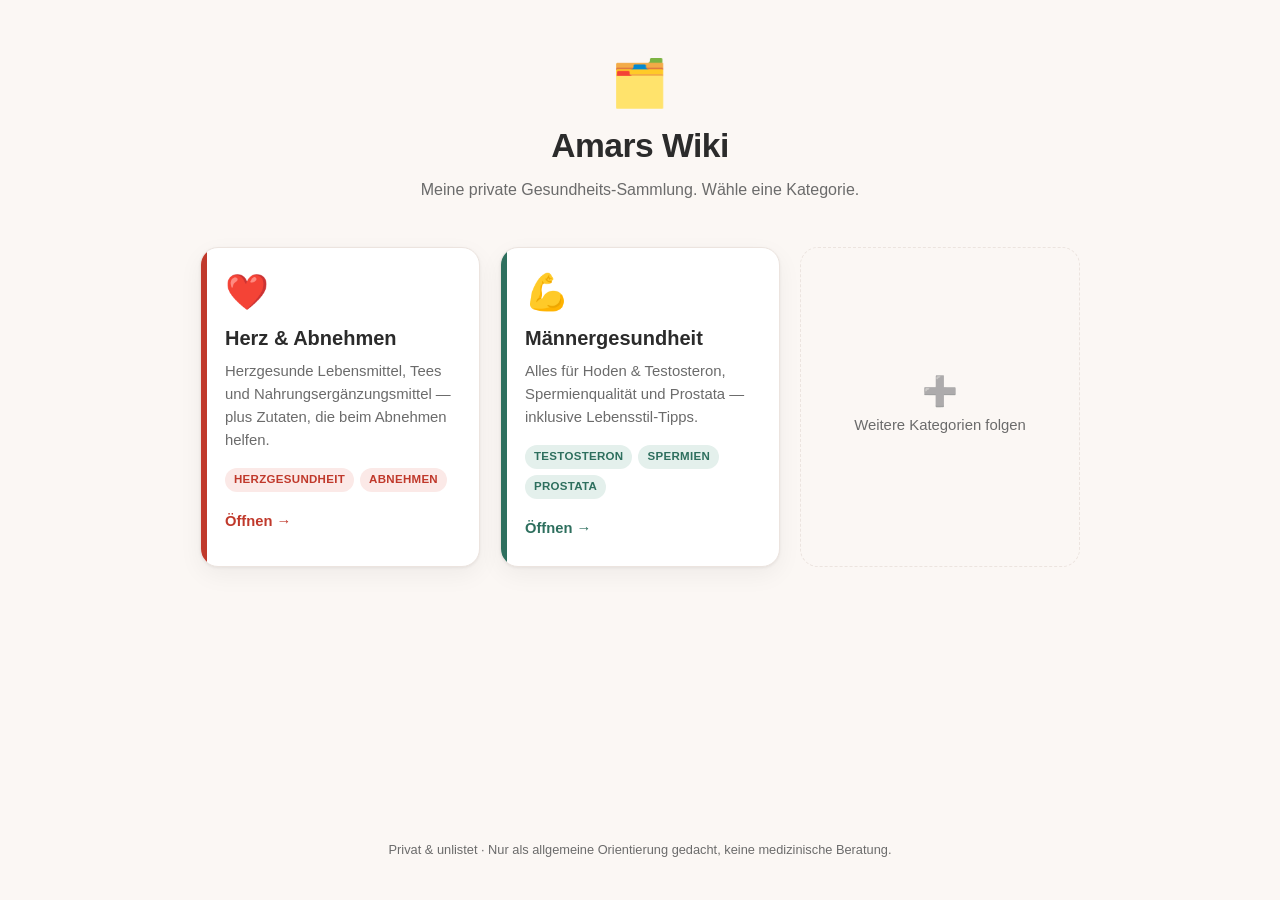
==== amars/index.html @ a208e725 "Add hidden /amars landing page linking the wiki categories Extensible tile grid linking to /gesundhe" ====
<!DOCTYPE html>
<html lang="de">
<head>
<meta charset="UTF-8">
<meta name="viewport" content="width=device-width, initial-scale=1.0">
<meta name="robots" content="noindex, nofollow">
<title>Amars Wiki</title>
<style>
  :root {
    --bg: #fbf7f4;
    --card: #ffffff;
    --ink: #2b2b2b;
    --muted: #6b6b6b;
    --border: #ece4df;
    --shadow: 0 1px 3px rgba(0,0,0,.06), 0 8px 24px rgba(0,0,0,.05);
  }
  * { box-sizing: border-box; }
  body {
    margin: 0;
    min-height: 100vh;
    font-family: -apple-system, BlinkMacSystemFont, "Segoe UI", Roboto, Helvetica, Arial, sans-serif;
    background: var(--bg);
    color: var(--ink);
    line-height: 1.55;
    display: flex;
    flex-direction: column;
  }
  header {
    text-align: center;
    padding: 60px 20px 20px;
    max-width: 720px;
    margin: 0 auto;
  }
  header .mark { font-size: 46px; line-height: 1; }
  h1 { font-size: 2.1rem; margin: 14px 0 6px; letter-spacing: -0.5px; }
  header p { color: var(--muted); margin: 0 auto; max-width: 520px; }

  main { flex: 1; max-width: 920px; margin: 0 auto; padding: 24px 20px 40px; width: 100%; }

  .tiles {
    display: grid;
    grid-template-columns: repeat(auto-fill, minmax(260px, 1fr));
    gap: 20px;
  }

  .tile {
    display: flex;
    flex-direction: column;
    text-decoration: none;
    color: inherit;
    background: var(--card);
    border: 1px solid var(--border);
    border-radius: 18px;
    padding: 26px 24px;
    box-shadow: var(--shadow);
    transition: transform .14s ease, box-shadow .14s ease;
    position: relative;
    overflow: hidden;
  }
  .tile::before {
    content: "";
    position: absolute;
    left: 0; top: 0; bottom: 0;
    width: 6px;
    background: var(--accent, #c0392b);
  }
  .tile:hover {
    transform: translateY(-4px);
    box-shadow: 0 4px 10px rgba(0,0,0,.08), 0 16px 40px rgba(0,0,0,.10);
  }
  .tile .emoji { font-size: 2.2rem; line-height: 1; }
  .tile h2 { margin: 14px 0 6px; font-size: 1.25rem; }
  .tile p { margin: 0; color: var(--muted); font-size: .93rem; }
  .tile .topics {
    margin-top: 16px;
    display: flex;
    flex-wrap: wrap;
    gap: 6px;
  }
  .tile .topic {
    font-size: .72rem;
    font-weight: 600;
    letter-spacing: .3px;
    text-transform: uppercase;
    color: var(--accent, #c0392b);
    background: var(--accent-soft, #fbe9e7);
    padding: 3px 9px;
    border-radius: 999px;
  }
  .tile .go {
    margin-top: 18px;
    font-weight: 600;
    color: var(--accent, #c0392b);
    font-size: .92rem;
  }

  /* Farbakzente je Kachel */
  .tile.herz { --accent: #c0392b; --accent-soft: #fbe9e7; }
  .tile.maenner { --accent: #2e6f5e; --accent-soft: #e4f0ec; }

  /* Platzhalter-Kachel für künftige Themen */
  .tile.soon {
    background: transparent;
    border-style: dashed;
    box-shadow: none;
    cursor: default;
    align-items: center;
    justify-content: center;
    text-align: center;
    color: var(--muted);
    min-height: 180px;
  }
  .tile.soon::before { display: none; }
  .tile.soon:hover { transform: none; box-shadow: none; }
  .tile.soon .emoji { font-size: 1.8rem; opacity: .5; }
  .tile.soon p { margin-top: 8px; }

  footer {
    text-align: center;
    color: var(--muted);
    font-size: .8rem;
    padding: 20px 20px 40px;
  }
</style>
</head>
<body>
<header>
  <div class="mark">🗂️</div>
  <h1>Amars Wiki</h1>
  <p>Meine private Gesundheits-Sammlung. Wähle eine Kategorie.</p>
</header>

<main>
  <div class="tiles">

    <a class="tile herz" href="../gesundheit/">
      <span class="emoji">❤️</span>
      <h2>Herz &amp; Abnehmen</h2>
      <p>Herzgesunde Lebensmittel, Tees und Nahrungsergänzungsmittel — plus Zutaten, die beim Abnehmen helfen.</p>
      <div class="topics">
        <span class="topic">Herzgesundheit</span>
        <span class="topic">Abnehmen</span>
      </div>
      <div class="go">Öffnen →</div>
    </a>

    <a class="tile maenner" href="../maennergesundheit/">
      <span class="emoji">💪</span>
      <h2>Männergesundheit</h2>
      <p>Alles für Hoden &amp; Testosteron, Spermienqualität und Prostata — inklusive Lebensstil-Tipps.</p>
      <div class="topics">
        <span class="topic">Testosteron</span>
        <span class="topic">Spermien</span>
        <span class="topic">Prostata</span>
      </div>
      <div class="go">Öffnen →</div>
    </a>

    <div class="tile soon">
      <span class="emoji">➕</span>
      <p>Weitere Kategorien folgen</p>
    </div>

  </div>
</main>

<footer>
  Privat &amp; unlistet · Nur als allgemeine Orientierung gedacht, keine medizinische Beratung.
</footer>
</body>
</html>
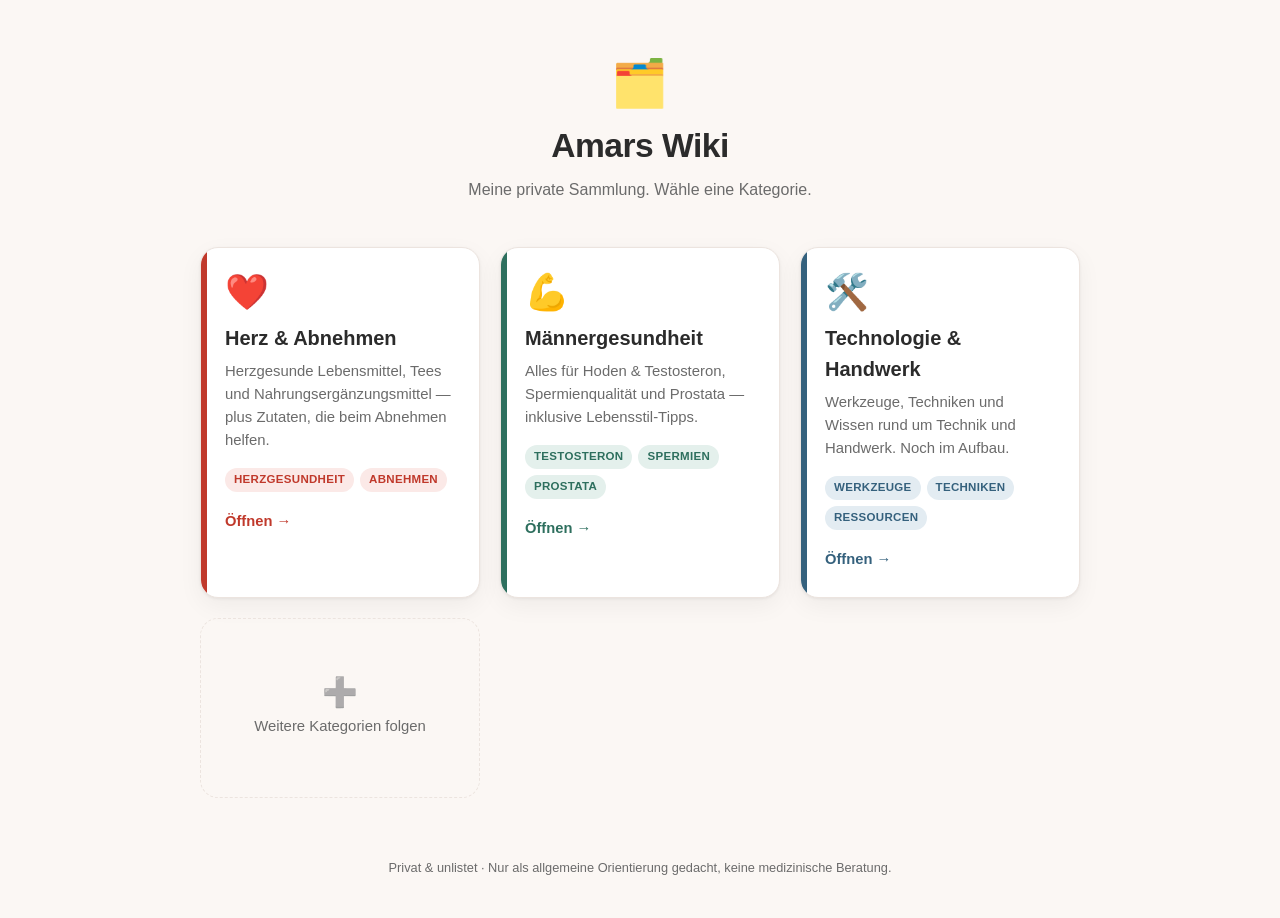
==== commit e81212f9: "Add hidden /technologie-handwerk category, linked only to /amars New wiki page (starter shell: 3 pla" ====
--- a/amars/index.html
+++ b/amars/index.html
@@ -97,6 +97,7 @@
   /* Farbakzente je Kachel */
   .tile.herz { --accent: #c0392b; --accent-soft: #fbe9e7; }
   .tile.maenner { --accent: #2e6f5e; --accent-soft: #e4f0ec; }
+  .tile.tech { --accent: #35617d; --accent-soft: #e3ecf2; }
 
   /* Platzhalter-Kachel für künftige Themen */
   .tile.soon {
@@ -127,7 +128,7 @@
 <header>
   <div class="mark">🗂️</div>
   <h1>Amars Wiki</h1>
-  <p>Meine private Gesundheits-Sammlung. Wähle eine Kategorie.</p>
+  <p>Meine private Sammlung. Wähle eine Kategorie.</p>
 </header>
 
 <main>
@@ -156,6 +157,18 @@
       <div class="go">Öffnen →</div>
     </a>
 
+    <a class="tile tech" href="../technologie-handwerk/">
+      <span class="emoji">🛠️</span>
+      <h2>Technologie &amp; Handwerk</h2>
+      <p>Werkzeuge, Techniken und Wissen rund um Technik und Handwerk. Noch im Aufbau.</p>
+      <div class="topics">
+        <span class="topic">Werkzeuge</span>
+        <span class="topic">Techniken</span>
+        <span class="topic">Ressourcen</span>
+      </div>
+      <div class="go">Öffnen →</div>
+    </a>
+
     <div class="tile soon">
       <span class="emoji">➕</span>
       <p>Weitere Kategorien folgen</p>
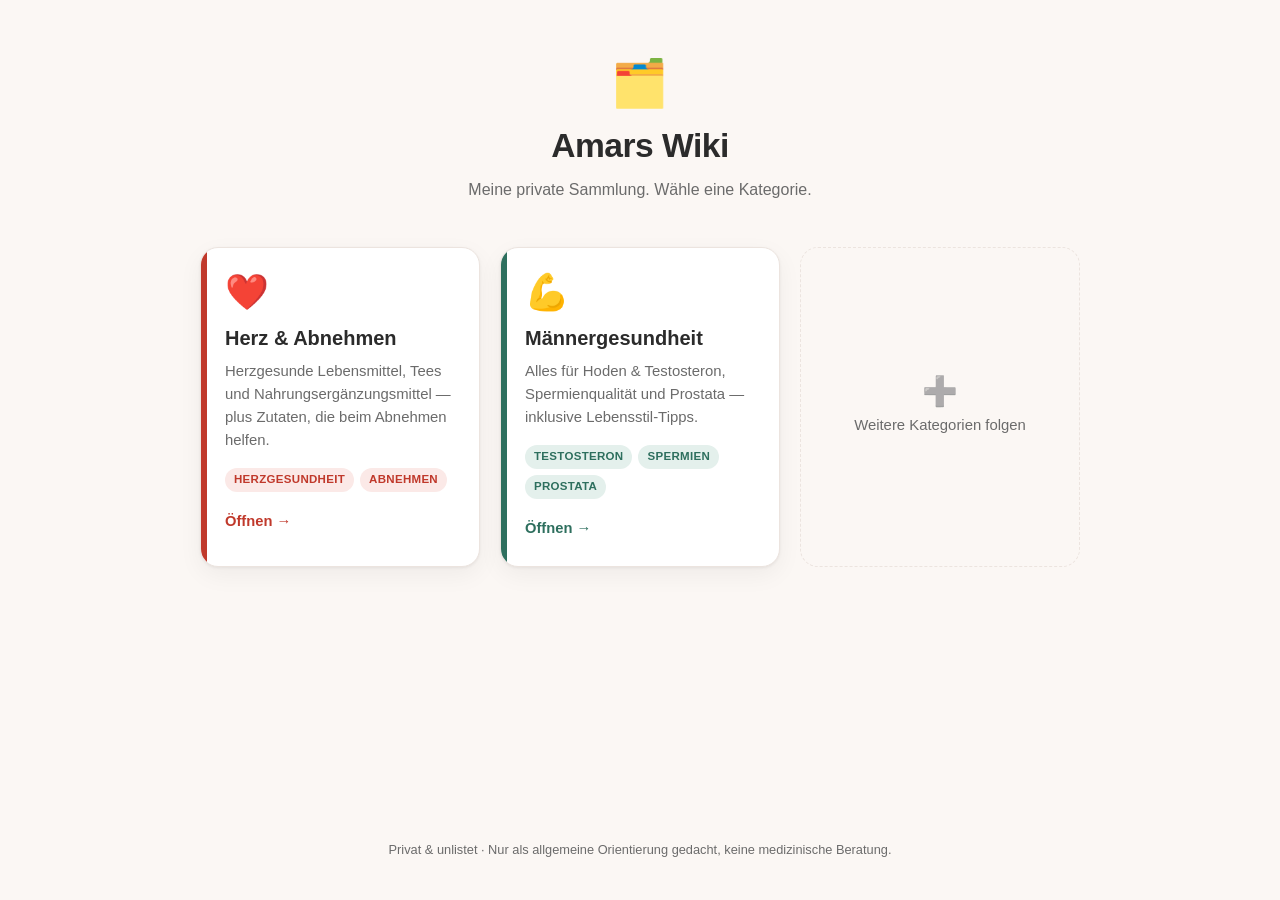
==== commit 7b8f63bc: "Remove 'Technologie & Handwerk' category entirely Deletes the /technologie-handwerk page and its til" ====
--- a/amars/index.html
+++ b/amars/index.html
@@ -97,7 +97,6 @@
   /* Farbakzente je Kachel */
   .tile.herz { --accent: #c0392b; --accent-soft: #fbe9e7; }
   .tile.maenner { --accent: #2e6f5e; --accent-soft: #e4f0ec; }
-  .tile.tech { --accent: #35617d; --accent-soft: #e3ecf2; }
 
   /* Platzhalter-Kachel für künftige Themen */
   .tile.soon {
@@ -157,18 +156,6 @@
       <div class="go">Öffnen →</div>
     </a>
 
-    <a class="tile tech" href="../technologie-handwerk/">
-      <span class="emoji">🛠️</span>
-      <h2>Technologie &amp; Handwerk</h2>
-      <p>Werkzeuge, Techniken und Wissen rund um Technik und Handwerk. Noch im Aufbau.</p>
-      <div class="topics">
-        <span class="topic">Werkzeuge</span>
-        <span class="topic">Techniken</span>
-        <span class="topic">Ressourcen</span>
-      </div>
-      <div class="go">Öffnen →</div>
-    </a>
-
     <div class="tile soon">
       <span class="emoji">➕</span>
       <p>Weitere Kategorien folgen</p>
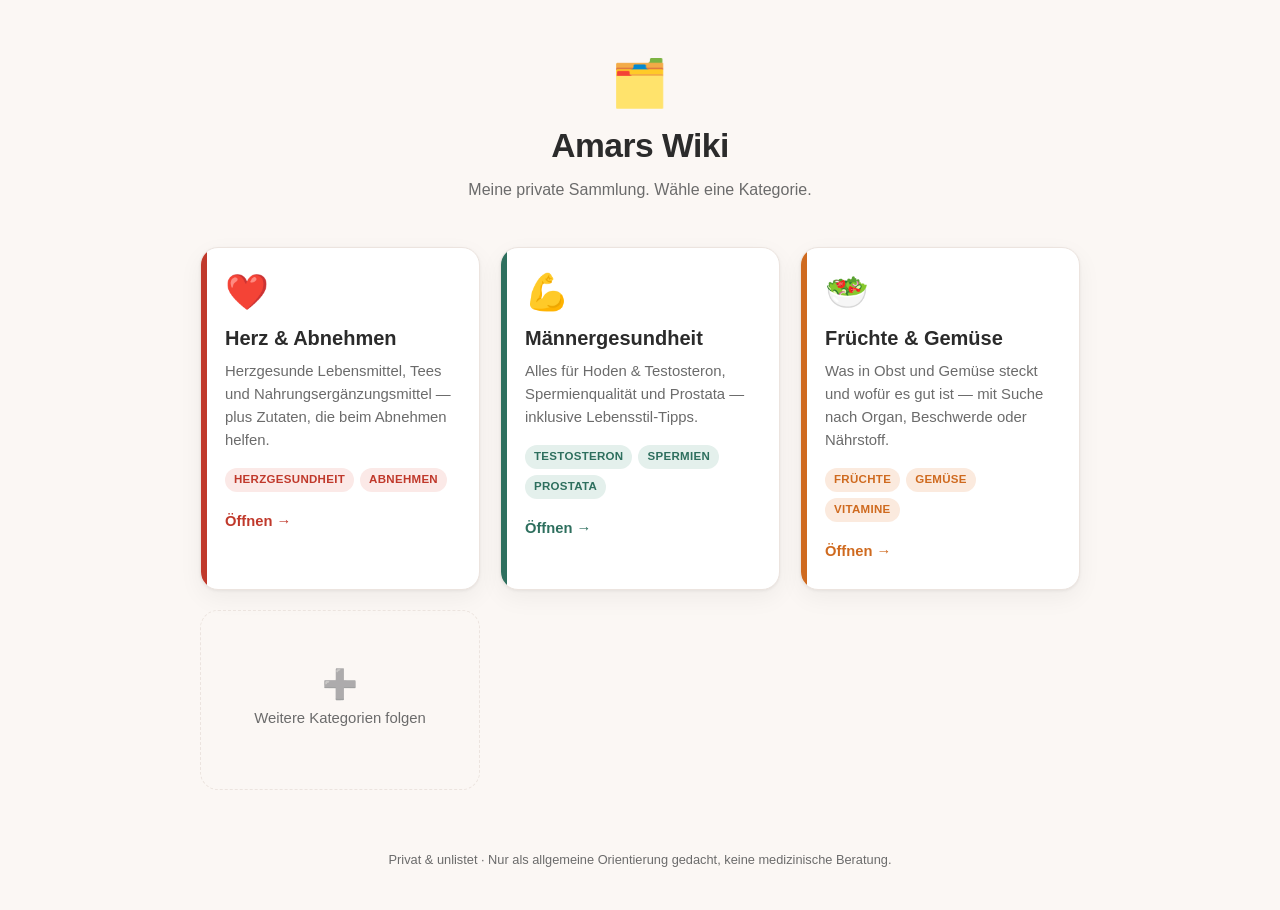
==== commit bdc01730: "Add hidden /fruechte-und-gemuese category with cross-tab search ~30 fruits + 37 vegetables, each wit" ====
--- a/amars/index.html
+++ b/amars/index.html
@@ -97,6 +97,7 @@
   /* Farbakzente je Kachel */
   .tile.herz { --accent: #c0392b; --accent-soft: #fbe9e7; }
   .tile.maenner { --accent: #2e6f5e; --accent-soft: #e4f0ec; }
+  .tile.food { --accent: #cf6a1f; --accent-soft: #fbeade; }
 
   /* Platzhalter-Kachel für künftige Themen */
   .tile.soon {
@@ -156,6 +157,18 @@
       <div class="go">Öffnen →</div>
     </a>
 
+    <a class="tile food" href="../fruechte-und-gemuese/">
+      <span class="emoji">🥗</span>
+      <h2>Früchte &amp; Gemüse</h2>
+      <p>Was in Obst und Gemüse steckt und wofür es gut ist — mit Suche nach Organ, Beschwerde oder Nährstoff.</p>
+      <div class="topics">
+        <span class="topic">Früchte</span>
+        <span class="topic">Gemüse</span>
+        <span class="topic">Vitamine</span>
+      </div>
+      <div class="go">Öffnen →</div>
+    </a>
+
     <div class="tile soon">
       <span class="emoji">➕</span>
       <p>Weitere Kategorien folgen</p>
